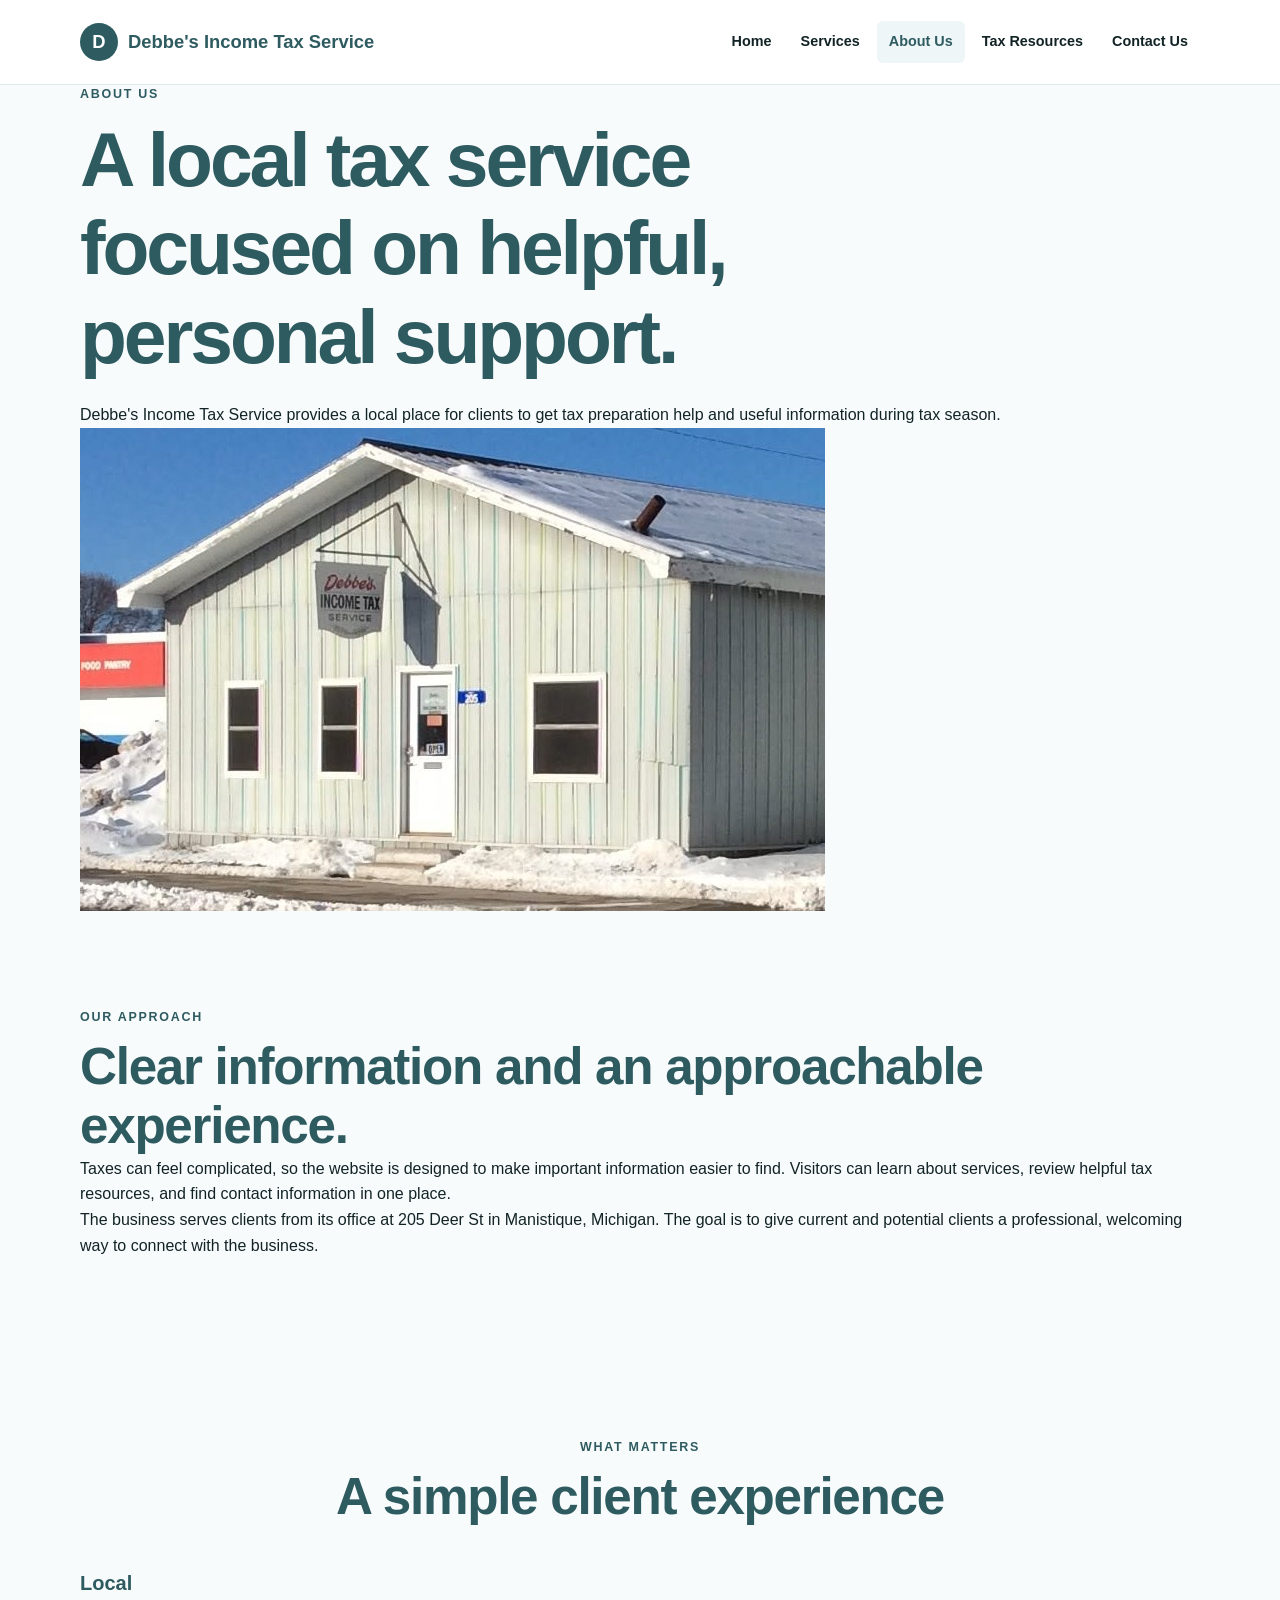
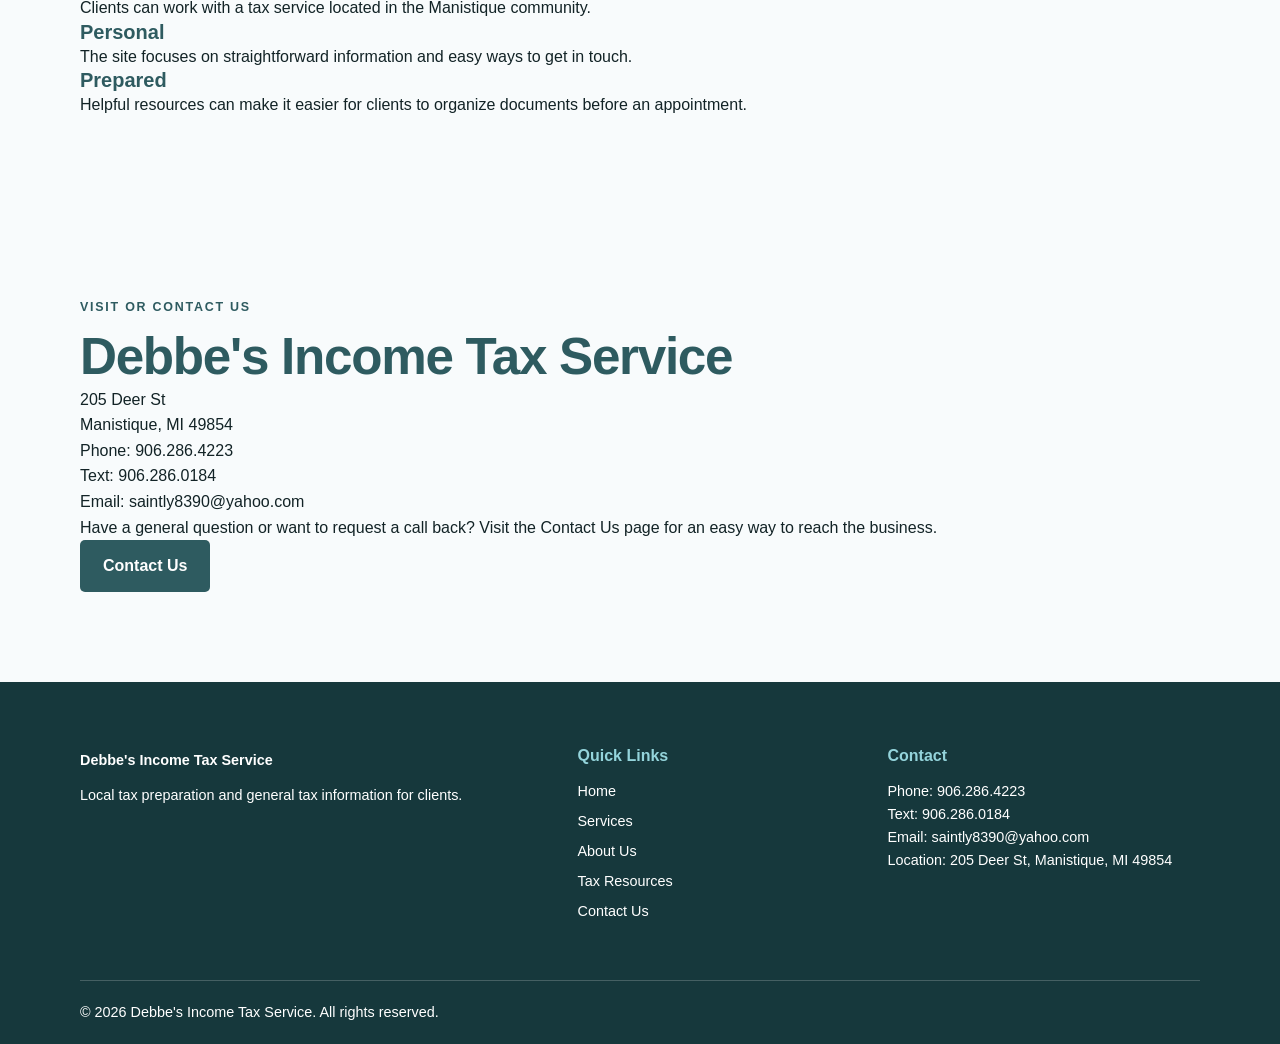
==== about.html @ 39bbd2b8 "Add files via upload added the about and index tabs" ====
<!DOCTYPE html>
<html lang="en">
<head>
    <meta charset="UTF-8">
    <meta name="viewport" content="width=device-width, initial-scale=1.0">
    <meta name="description" content="Learn more about Debbe's Income Tax Service, a local tax preparation business in Manistique, Michigan.">
    <title>Debbe's Income Tax Service | About Us</title>
    <link rel="stylesheet" href="styles.css">
</head>
<body>
<header class="site-header">
    <div class="container nav-container">
        <a class="logo" href="index.html">
            <span class="logo-mark">D</span>
            <span>Debbe's Income Tax Service</span>
        </a>
        <nav aria-label="Main navigation">
            <a href="index.html">Home</a>
            <a href="services.html">Services</a>
            <a class="active" href="about.html">About Us</a>
            <a href="resources.html">Tax Resources</a>
            <a href="contact.html">Contact Us</a>
        </nav>
    </div>
</header>

<main>
    <section class="page-hero">
        <div class="container page-hero-grid">
            <div>
                <p class="eyebrow">About Us</p>
                <h1>A local tax service focused on helpful, personal support.</h1>
                <p class="page-lead">Debbe's Income Tax Service provides a local place for clients to get tax preparation help and useful information during tax season.</p>
            </div>
            <img class="page-hero-photo" src="office.jpg" alt="Debbe's Income Tax Service office building in winter">
        </div>
    </section>

    <section class="section simple-section">
        <div class="container about-grid">
            <div>
                <p class="eyebrow">Our Approach</p>
                <h2>Clear information and an approachable experience.</h2>
            </div>
            <div class="about-copy">
                <p>Taxes can feel complicated, so the website is designed to make important information easier to find. Visitors can learn about services, review helpful tax resources, and find contact information in one place.</p>
                <p>The business serves clients from its office at 205 Deer St in Manistique, Michigan. The goal is to give current and potential clients a professional, welcoming way to connect with the business.</p>
            </div>
        </div>
    </section>

    <section class="section values-section">
        <div class="container">
            <div class="section-heading">
                <p class="eyebrow">What Matters</p>
                <h2>A simple client experience</h2>
            </div>
            <div class="value-grid">
                <article class="value-card">
                    <h3>Local</h3>
                    <p>Clients can work with a tax service located in the Manistique community.</p>
                </article>
                <article class="value-card">
                    <h3>Personal</h3>
                    <p>The site focuses on straightforward information and easy ways to get in touch.</p>
                </article>
                <article class="value-card">
                    <h3>Prepared</h3>
                    <p>Helpful resources can make it easier for clients to organize documents before an appointment.</p>
                </article>
            </div>
        </div>
    </section>

    <section class="section location-section">
        <div class="container location-card">
            <div>
                <p class="eyebrow">Visit or Contact Us</p>
                <h2>Debbe's Income Tax Service</h2>
                <p>205 Deer St<br>Manistique, MI 49854</p>
                <p>Phone: 906.286.4223 <br>Text: 906.286.0184 <br>Email: saintly8390@yahoo.com</p>
            </div>
            <div>
                <p>Have a general question or want to request a call back? Visit the Contact Us page for an easy way to reach the business.</p>
                <a class="button button-primary" href="contact.html">Contact Us</a>
            </div>
        </div>
    </section>
</main>

<footer class="footer">
    <div class="container footer-grid">
        <div>
            <a class="footer-logo" href="index.html">Debbe's Income Tax Service</a>
            <p>Local tax preparation and general tax information for clients.</p>
        </div>
        <div>
            <h3>Quick Links</h3>
            <a href="index.html">Home</a>
            <a href="services.html">Services</a>
            <a href="about.html">About Us</a>
            <a href="resources.html">Tax Resources</a>
            <a href="contact.html">Contact Us</a>
        </div>
        <div>
            <h3>Contact</h3>
            <p>Phone: 906.286.4223</p>
            <p>Text: 906.286.0184</p>
            <p>Email: saintly8390@yahoo.com</p>
            <p>Location: 205 Deer St, Manistique, MI 49854</p>
        </div>
    </div>
    <div class="container copyright">
        <p>&copy; 2026 Debbe's Income Tax Service. All rights reserved.</p>
    </div>
</footer>
</body>
</html>
---- styles.css ----
/* Debbe's Income Tax Service
   Home Page
   Inspired by the clean structure and professional feel of a modern tax-service website.
*/

:root {
    --text: #122326;
    --background: #f8fbfc;
    --primary: #2e5b60;
    --secondary: #94d4db;
    --accent: #67c6d0;
    --white: #ffffff;
    --light: #eef6f7;
    --border: #dce9eb;
    --shadow: 0 12px 30px rgba(18, 35, 38, 0.08);
}

* {
    box-sizing: border-box;
    margin: 0;
    padding: 0;
}

html {
    scroll-behavior: smooth;
}

body {
    font-family: Arial, Helvetica, sans-serif;
    color: var(--text);
    background: var(--background);
    line-height: 1.6;
}

a {
    color: inherit;
}

.container {
    width: min(1120px, 90%);
    margin: 0 auto;
}

/* Navigation */
.site-header {
    background: var(--white);
    border-bottom: 1px solid var(--border);
}

.nav-container {
    min-height: 84px;
    display: flex;
    align-items: center;
    justify-content: space-between;
    gap: 30px;
}

.logo {
    display: flex;
    align-items: center;
    gap: 10px;
    color: var(--primary);
    font-size: 1.15rem;
    font-weight: 700;
    text-decoration: none;
}

.logo-mark {
    width: 38px;
    height: 38px;
    display: grid;
    place-items: center;
    border-radius: 50%;
    background: var(--primary);
    color: var(--white);
    font-size: 1.15rem;
}

nav {
    display: flex;
    align-items: center;
    gap: 5px;
    flex-wrap: wrap;
}

nav a {
    padding: 9px 12px;
    border-radius: 6px;
    color: var(--text);
    font-size: 0.9rem;
    font-weight: 600;
    text-decoration: none;
}

nav a:hover,
nav a.active {
    background: var(--light);
    color: var(--primary);
}

/* Reusable styles */
.eyebrow {
    margin-bottom: 10px;
    color: var(--primary);
    font-size: 0.78rem;
    font-weight: 700;
    letter-spacing: 0.14em;
    text-transform: uppercase;
}

h1,
h2,
h3 {
    line-height: 1.15;
}

h1 {
    max-width: 720px;
    margin-bottom: 22px;
    color: var(--primary);
    font-size: clamp(2.8rem, 6vw, 5rem);
    letter-spacing: -0.04em;
}

h2 {
    color: var(--primary);
    font-size: clamp(2rem, 4vw, 3.2rem);
    letter-spacing: -0.025em;
}

h3 {
    color: var(--primary);
    font-size: 1.25rem;
}

.section {
    padding: 90px 0;
}

/* Hero */
.hero {
    padding: 90px 0;
    background:
        radial-gradient(circle at 85% 15%, rgba(103, 198, 208, 0.28), transparent 28%),
        var(--background);
}

.hero-grid {
    display: grid;
    grid-template-columns: 1fr 0.85fr;
    align-items: center;
    gap: 70px;
}

.hero-description {
    max-width: 620px;
    margin-bottom: 30px;
    font-size: 1.1rem;
}

.hero-buttons {
    display: flex;
    flex-wrap: wrap;
    gap: 12px;
}

.button {
    display: inline-block;
    padding: 13px 23px;
    border-radius: 5px;
    font-weight: 700;
    text-decoration: none;
    transition: transform 0.2s ease, background 0.2s ease;
}

.button:hover {
    transform: translateY(-2px);
}

.button-primary {
    background: var(--primary);
    color: var(--white);
}

.button-primary:hover {
    background: var(--text);
}

.button-light {
    border: 1px solid var(--primary);
    background: var(--white);
    color: var(--primary);
}

.button-light:hover {
    background: var(--light);
}

/* Image placeholders */
.image-placeholder {
    min-height: 430px;
    padding: 30px;
    border-radius: 16px;
    background:
        linear-gradient(145deg, var(--secondary), var(--accent));
    display: flex;
    flex-direction: column;
    align-items: center;
    justify-content: center;
    text-align: center;
    color: var(--primary);
    box-shadow: var(--shadow);
}

.image-placeholder span {
    font-size: 1.35rem;
    font-weight: 700;
}

.image-placeholder small {
    max-width: 270px;
    margin-top: 8px;
}

.image-placeholder.small {
    min-height: 360px;
}


.office-photo {
    width: 100%;
    height: 450pt;
    object-fit: contain;
    object-position: left;
    display: block;
    border-radius: 16px;
    box-shadow: var(--shadow);
}

.secondary-photo {
    height: 360px;
}

/* Introduction */
.intro {
    background: var(--white);
}

.intro-grid {
    display: grid;
    grid-template-columns: 1fr 1fr;
    gap: 80px;
    align-items: center;
}

.intro-text {
    font-size: 1.05rem;
}

.text-link {
    display: inline-block;
    margin-top: 20px;
    color: var(--primary);
    font-weight: 700;
    text-decoration: none;
}

.text-link:hover {
    text-decoration: underline;
}

/* Services */
.services {
    background: var(--background);
}

.section-heading {
    max-width: 650px;
    margin: 0 auto 45px;
    text-align: center;
}

.section-heading h2 {
    margin-bottom: 15px;
}

.service-grid {
    display: grid;
    grid-template-columns: repeat(3, 1fr);
    gap: 24px;
}

.service-card {
    padding: 34px;
    background: var(--white);
    border: 1px solid var(--border);
    border-radius: 12px;
    box-shadow: var(--shadow);
}

.card-number {
    margin-bottom: 25px;
    color: var(--accent);
    font-size: 0.9rem;
    font-weight: 800;
    letter-spacing: 0.12em;
}

.service-card p {
    margin: 15px 0 22px;
}

.service-card a {
    color: var(--primary);
    font-weight: 700;
    text-decoration: none;
}

.service-card a:hover {
    text-decoration: underline;
}

/* Why choose section */
.why {
    background: var(--white);
}

.why-grid {
    display: grid;
    grid-template-columns: 0.9fr 1fr;
    gap: 80px;
    align-items: center;
}

.why-content > p:not(.eyebrow) {
    margin: 20px 0;
}

.why-content ul {
    margin-top: 25px;
    padding-left: 20px;
}

.why-content li {
    margin: 10px 0;
}

/* Call to action */
.cta {
    padding: 70px 0;
    background: var(--primary);
    color: var(--white);
}

.cta h2 {
    max-width: 700px;
    color: var(--white);
}

.cta .eyebrow {
    color: var(--secondary);
}

.cta-content {
    display: flex;
    align-items: center;
    justify-content: space-between;
    gap: 30px;
}

.button-white {
    background: var(--white);
    color: var(--primary);
    white-space: nowrap;
}

.button-white:hover {
    background: var(--secondary);
}

/* Footer */
.footer {
    padding: 65px 0 20px;
    background: #16383c;
    color: var(--white);
}

.footer-grid {
    display: grid;
    grid-template-columns: 1.4fr 0.8fr 1fr;
    gap: 60px;
    padding-bottom: 50px;
}

.footer-logo {
    display: inline-block;
    margin-bottom: 12px;
    color: var(--white);
    font-size: 1.15rem;
    font-weight: 700;
    text-decoration: none;
}

.footer h3 {
    margin-bottom: 15px;
    color: var(--secondary);
    font-size: 1rem;
}

.footer p,
.footer a {
    font-size: 0.9rem;
}

.footer-grid > div > a:not(.footer-logo) {
    display: block;
    margin: 7px 0;
    color: var(--white);
    text-decoration: none;
}

.footer-grid > div > a:not(.footer-logo):hover {
    color: var(--secondary);
}

.copyright {
    padding-top: 20px;
    border-top: 1px solid rgba(255, 255, 255, 0.2);
}

/* Responsive design */
@media (max-width: 900px) {
    .nav-container {
        flex-direction: column;
        justify-content: center;
        padding: 18px 0;
    }

    nav {
        justify-content: center;
    }

    .hero-grid,
    .intro-grid,
    .why-grid {
        grid-template-columns: 1fr;
        gap: 45px;
    }

    .service-grid {
        grid-template-columns: 1fr;
    }

    .why-image {
        order: 2;
    }

    .why-content {
        order: 1;
    }

    .cta-content {
        align-items: flex-start;
        flex-direction: column;
    }

    .footer-grid {
        grid-template-columns: 1fr 1fr;
    }
}

@media (max-width: 600px) {
    .section,
    .hero {
        padding: 60px 0;
    }

    h1 {
        font-size: 2.6rem;
    }

    .image-placeholder,
    .image-placeholder.small {
        min-height: 260px;
    }

    .office-photo,
    .secondary-photo {
        height: 260px;
    }

    .footer-grid {
        grid-template-columns: 1fr;
        gap: 35px;
    }

    nav a {
        padding: 7px 8px;
        font-size: 0.8rem;
    }
}
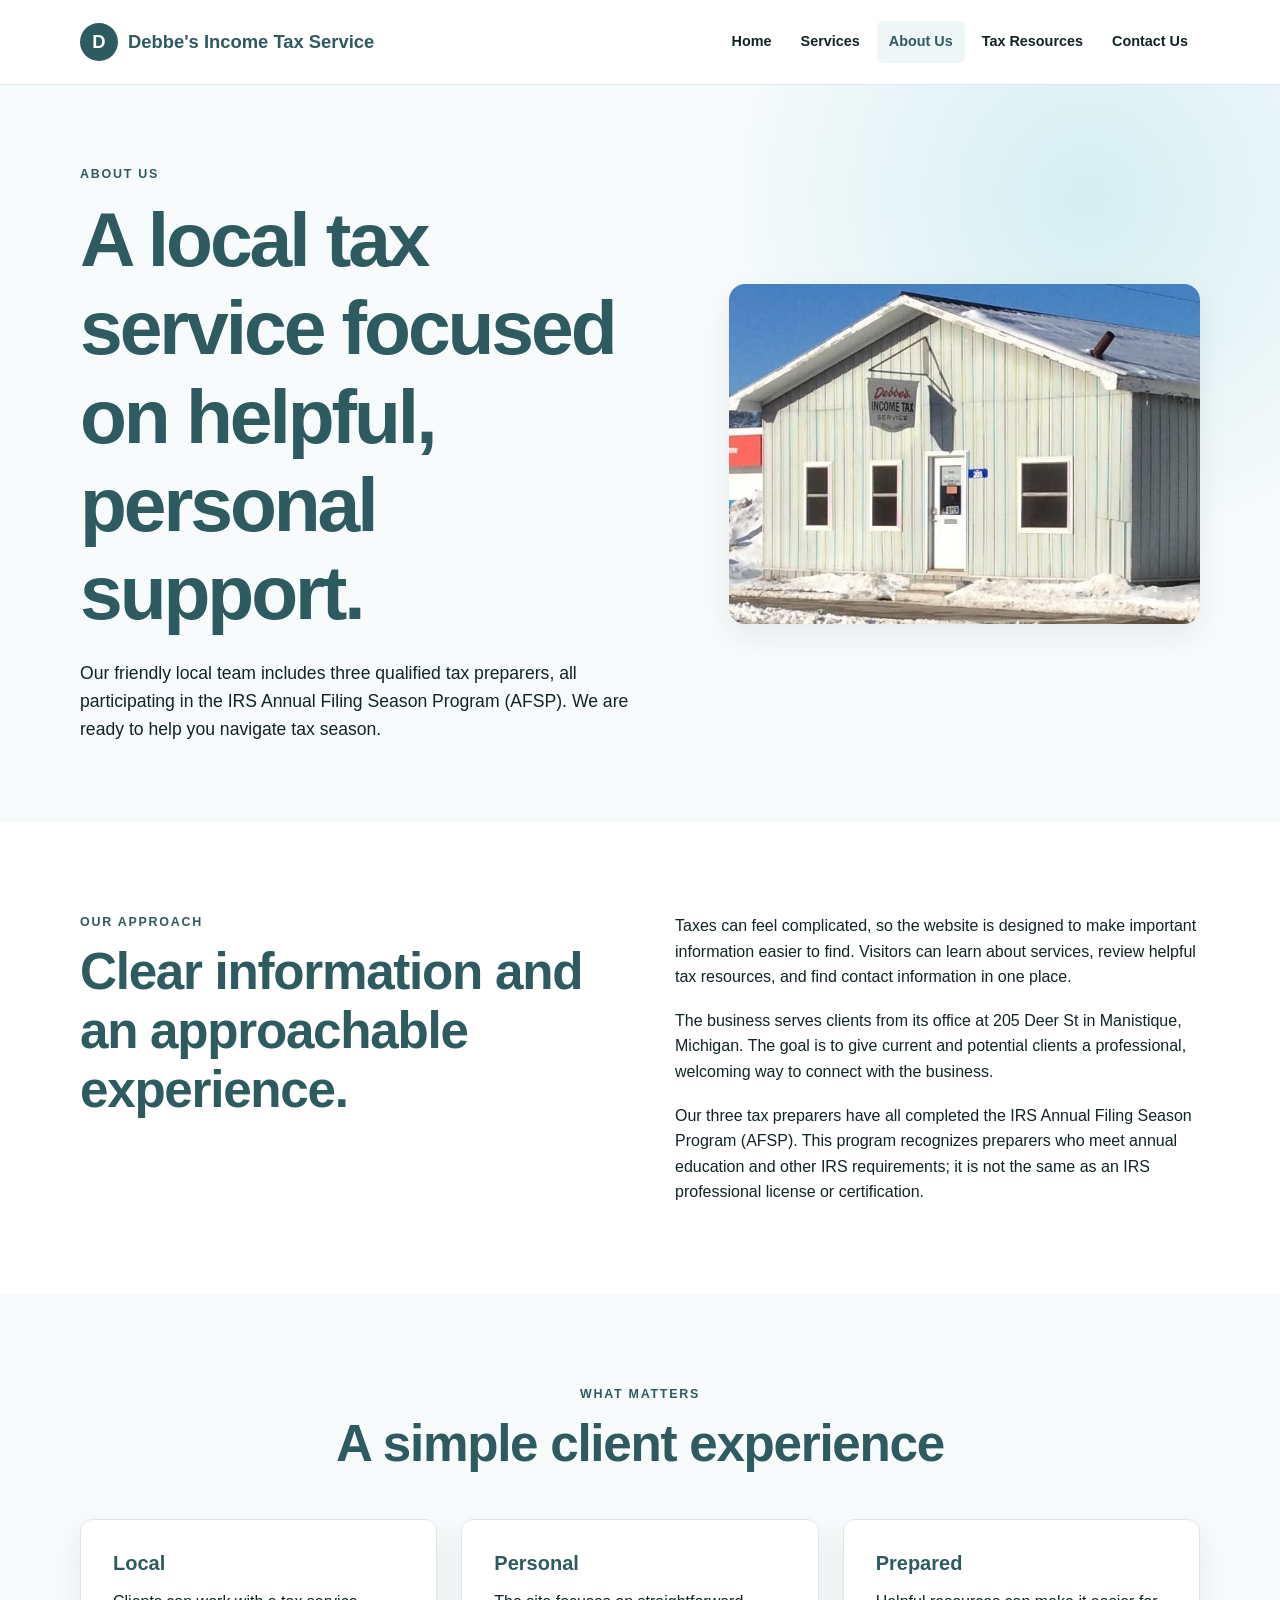
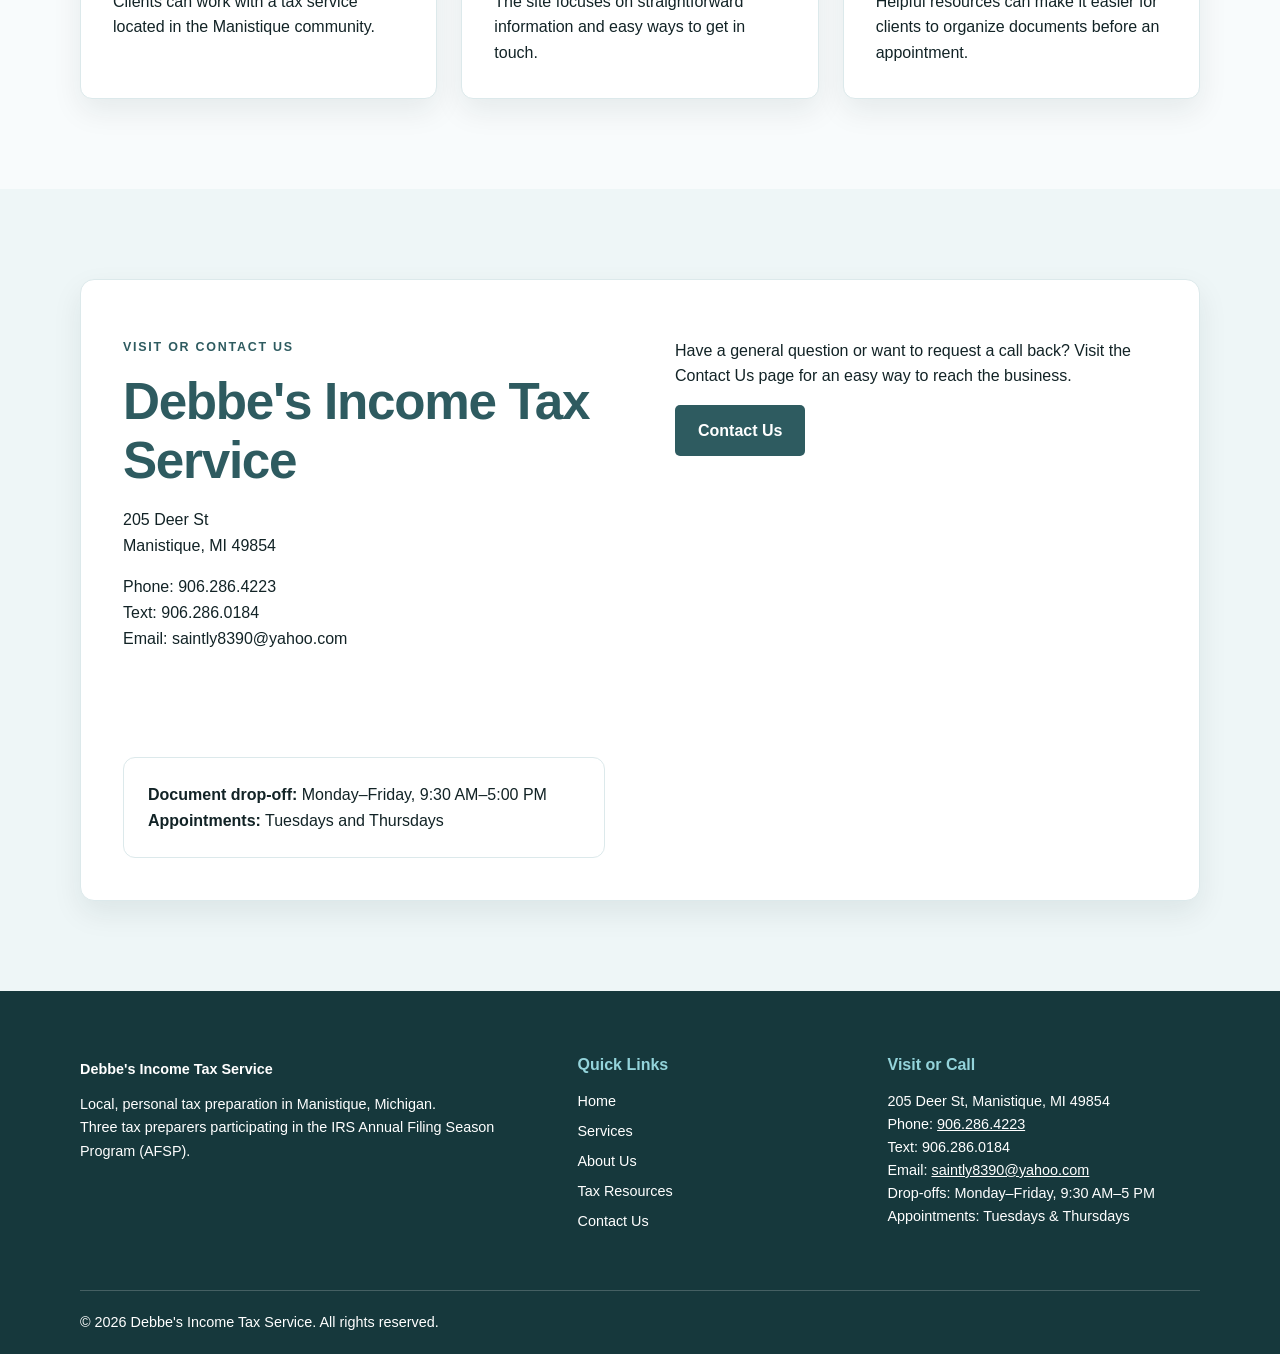
==== commit 0d60a5bb: "Add files via upload final Changes and photos" ====
--- a/about.html
+++ b/about.html
@@ -1,118 +1,75 @@
 <!DOCTYPE html>
+
 <html lang="en">
 <head>
-    <meta charset="UTF-8">
-    <meta name="viewport" content="width=device-width, initial-scale=1.0">
-    <meta name="description" content="Learn more about Debbe's Income Tax Service, a local tax preparation business in Manistique, Michigan.">
-    <title>Debbe's Income Tax Service | About Us</title>
-    <link rel="stylesheet" href="styles.css">
-</head>
+<meta charset="utf-8"/>
+<meta content="width=device-width, initial-scale=1.0" name="viewport"/>
+<meta content="Learn more about Debbe's Income Tax Service, a local tax preparation business in Manistique, Michigan." name="description"/>
+<title>Debbe's Income Tax Service | About Us</title>
+<link href="styles.css" rel="stylesheet"/>
+<meta content="Debbe’s Income Tax Service, Manistique, Michigan, tax preparation, AFSP, tax filing" name="keywords"/></head>
 <body>
-<header class="site-header">
-    <div class="container nav-container">
-        <a class="logo" href="index.html">
-            <span class="logo-mark">D</span>
-            <span>Debbe's Income Tax Service</span>
-        </a>
-        <nav aria-label="Main navigation">
-            <a href="index.html">Home</a>
-            <a href="services.html">Services</a>
-            <a class="active" href="about.html">About Us</a>
-            <a href="resources.html">Tax Resources</a>
-            <a href="contact.html">Contact Us</a>
-        </nav>
-    </div>
-</header>
-
+<header class="site-header"><div class="container nav-container"><a class="logo" href="index.html"><span class="logo-mark">D</span><span>Debbe's Income Tax Service</span></a><nav aria-label="Main navigation"><a href="index.html">Home</a><a href="services.html">Services</a><a aria-current="page" class="active" href="about.html">About Us</a><a href="resources.html">Tax Resources</a><a href="contact.html">Contact Us</a></nav></div></header>
 <main>
-    <section class="page-hero">
-        <div class="container page-hero-grid">
-            <div>
-                <p class="eyebrow">About Us</p>
-                <h1>A local tax service focused on helpful, personal support.</h1>
-                <p class="page-lead">Debbe's Income Tax Service provides a local place for clients to get tax preparation help and useful information during tax season.</p>
-            </div>
-            <img class="page-hero-photo" src="office.jpg" alt="Debbe's Income Tax Service office building in winter">
-        </div>
-    </section>
-
-    <section class="section simple-section">
-        <div class="container about-grid">
-            <div>
-                <p class="eyebrow">Our Approach</p>
-                <h2>Clear information and an approachable experience.</h2>
-            </div>
-            <div class="about-copy">
-                <p>Taxes can feel complicated, so the website is designed to make important information easier to find. Visitors can learn about services, review helpful tax resources, and find contact information in one place.</p>
-                <p>The business serves clients from its office at 205 Deer St in Manistique, Michigan. The goal is to give current and potential clients a professional, welcoming way to connect with the business.</p>
-            </div>
-        </div>
-    </section>
-
-    <section class="section values-section">
-        <div class="container">
-            <div class="section-heading">
-                <p class="eyebrow">What Matters</p>
-                <h2>A simple client experience</h2>
-            </div>
-            <div class="value-grid">
-                <article class="value-card">
-                    <h3>Local</h3>
-                    <p>Clients can work with a tax service located in the Manistique community.</p>
-                </article>
-                <article class="value-card">
-                    <h3>Personal</h3>
-                    <p>The site focuses on straightforward information and easy ways to get in touch.</p>
-                </article>
-                <article class="value-card">
-                    <h3>Prepared</h3>
-                    <p>Helpful resources can make it easier for clients to organize documents before an appointment.</p>
-                </article>
-            </div>
-        </div>
-    </section>
-
-    <section class="section location-section">
-        <div class="container location-card">
-            <div>
-                <p class="eyebrow">Visit or Contact Us</p>
-                <h2>Debbe's Income Tax Service</h2>
-                <p>205 Deer St<br>Manistique, MI 49854</p>
-                <p>Phone: 906.286.4223 <br>Text: 906.286.0184 <br>Email: saintly8390@yahoo.com</p>
-            </div>
-            <div>
-                <p>Have a general question or want to request a call back? Visit the Contact Us page for an easy way to reach the business.</p>
-                <a class="button button-primary" href="contact.html">Contact Us</a>
-            </div>
-        </div>
-    </section>
+<section class="page-hero">
+<div class="container page-hero-grid">
+<div>
+<p class="eyebrow">About Us</p>
+<h1>A local tax service focused on helpful, personal support.</h1>
+<p class="page-lead">Our friendly local team includes three qualified tax preparers, all participating in the IRS Annual Filing Season Program (AFSP). We are ready to help you navigate tax season.</p>
+</div>
+<img alt="Debbe's Income Tax Service office building in winter" class="page-hero-photo" src="office.jpg"/>
+</div>
+</section>
+<section class="section simple-section">
+<div class="container about-grid">
+<div>
+<p class="eyebrow">Our Approach</p>
+<h2>Clear information and an approachable experience.</h2>
+</div>
+<div class="about-copy">
+<p>Taxes can feel complicated, so the website is designed to make important information easier to find. Visitors can learn about services, review helpful tax resources, and find contact information in one place.</p>
+<p>The business serves clients from its office at 205 Deer St in Manistique, Michigan. The goal is to give current and potential clients a professional, welcoming way to connect with the business.</p>
+<p>Our three tax preparers have all completed the IRS Annual Filing Season Program (AFSP). This program recognizes preparers who meet annual education and other IRS requirements; it is not the same as an IRS professional license or certification.</p></div>
+</div>
+</section>
+<section class="section values-section">
+<div class="container">
+<div class="section-heading">
+<p class="eyebrow">What Matters</p>
+<h2>A simple client experience</h2>
+</div>
+<div class="value-grid">
+<article class="value-card">
+<h3>Local</h3>
+<p>Clients can work with a tax service located in the Manistique community.</p>
+</article>
+<article class="value-card">
+<h3>Personal</h3>
+<p>The site focuses on straightforward information and easy ways to get in touch.</p>
+</article>
+<article class="value-card">
+<h3>Prepared</h3>
+<p>Helpful resources can make it easier for clients to organize documents before an appointment.</p>
+</article>
+</div>
+</div>
+</section>
+<section class="section location-section">
+<div class="container location-card">
+<div>
+<p class="eyebrow">Visit or Contact Us</p>
+<h2>Debbe's Income Tax Service</h2>
+<p>205 Deer St<br/>Manistique, MI 49854</p>
+<p>Phone: 906.286.4223 <br/>Text: 906.286.0184 <br/>Email: saintly8390@yahoo.com</p>
+</div>
+<div>
+<p>Have a general question or want to request a call back? Visit the Contact Us page for an easy way to reach the business.</p>
+<a class="button button-primary" href="contact.html">Contact Us</a>
+</div>
+<div class="hours-note"><strong>Document drop-off:</strong> Monday–Friday, 9:30 AM–5:00 PM<br/><strong>Appointments:</strong> Tuesdays and Thursdays</div></div>
+</section>
 </main>
-
-<footer class="footer">
-    <div class="container footer-grid">
-        <div>
-            <a class="footer-logo" href="index.html">Debbe's Income Tax Service</a>
-            <p>Local tax preparation and general tax information for clients.</p>
-        </div>
-        <div>
-            <h3>Quick Links</h3>
-            <a href="index.html">Home</a>
-            <a href="services.html">Services</a>
-            <a href="about.html">About Us</a>
-            <a href="resources.html">Tax Resources</a>
-            <a href="contact.html">Contact Us</a>
-        </div>
-        <div>
-            <h3>Contact</h3>
-            <p>Phone: 906.286.4223</p>
-            <p>Text: 906.286.0184</p>
-            <p>Email: saintly8390@yahoo.com</p>
-            <p>Location: 205 Deer St, Manistique, MI 49854</p>
-        </div>
-    </div>
-    <div class="container copyright">
-        <p>&copy; 2026 Debbe's Income Tax Service. All rights reserved.</p>
-    </div>
-</footer>
+<footer class="footer"><div class="container footer-grid"><div><a class="footer-logo" href="index.html">Debbe's Income Tax Service</a><p>Local, personal tax preparation in Manistique, Michigan.</p><p>Three tax preparers participating in the IRS Annual Filing Season Program (AFSP).</p></div><div><h3>Quick Links</h3><a href="index.html">Home</a><a href="services.html">Services</a><a href="about.html">About Us</a><a href="resources.html">Tax Resources</a><a href="contact.html">Contact Us</a></div><div><h3>Visit or Call</h3><p>205 Deer St, Manistique, MI 49854</p><p>Phone: <a href="tel:+19062864223">906.286.4223</a></p><p>Text: 906.286.0184</p><p>Email: <a href="mailto:saintly8390@yahoo.com">saintly8390@yahoo.com</a></p><p>Drop-offs: Monday–Friday, 9:30 AM–5 PM</p><p>Appointments: Tuesdays &amp; Thursdays</p></div></div><div class="container copyright"><p>© 2026 Debbe's Income Tax Service. All rights reserved.</p></div></footer>
 </body>
 </html>
--- a/styles.css
+++ b/styles.css
@@ -499,3 +499,117 @@
         font-size: 0.8rem;
     }
 }
+
+/* Interior pages */
+.page-hero {
+    padding: 80px 0;
+    background:
+        radial-gradient(circle at 85% 15%, rgba(103, 198, 208, 0.24), transparent 30%),
+        var(--background);
+}
+
+.page-hero-grid {
+    display: grid;
+    grid-template-columns: 1fr 0.8fr;
+    align-items: center;
+    gap: 60px;
+}
+
+.page-lead {
+    max-width: 650px;
+    font-size: 1.1rem;
+}
+
+.page-hero-photo {
+    width: 100%;
+    height: 340px;
+    object-fit: cover;
+    border-radius: 16px;
+    box-shadow: var(--shadow);
+}
+
+.simple-section {
+    background: var(--white);
+}
+
+.two-column-copy,
+.about-grid,
+.location-card {
+    display: grid;
+    grid-template-columns: 1fr 1fr;
+    gap: 70px;
+    align-items: start;
+}
+
+.about-copy p + p {
+    margin-top: 18px;
+}
+
+.values-section {
+    background: var(--background);
+}
+
+.value-grid {
+    display: grid;
+    grid-template-columns: repeat(3, 1fr);
+    gap: 24px;
+}
+
+.value-card {
+    padding: 32px;
+    background: var(--white);
+    border: 1px solid var(--border);
+    border-radius: 12px;
+    box-shadow: var(--shadow);
+}
+
+.value-card p {
+    margin-top: 14px;
+}
+
+.location-section {
+    background: var(--light);
+}
+
+.location-card {
+    padding: 42px;
+    background: var(--white);
+    border: 1px solid var(--border);
+    border-radius: 14px;
+    box-shadow: var(--shadow);
+}
+
+.location-card p {
+    margin: 16px 0;
+}
+
+@media (max-width: 900px) {
+    .page-hero-grid,
+    .two-column-copy,
+    .about-grid,
+    .location-card,
+    .value-grid {
+        grid-template-columns: 1fr;
+        gap: 40px;
+    }
+}
+
+@media (max-width: 600px) {
+    .page-hero {
+        padding: 60px 0;
+    }
+
+    .page-hero-photo {
+        height: 260px;
+    }
+
+    .location-card {
+        padding: 28px;
+    }
+}
+
+/* Final project additions */
+.office-photo{height:350px;object-fit:cover;object-position:center}.secondary-photo{height:350px}.hours-highlight{background:#e7f4f5}.hours-highlight h2{margin-bottom:22px}.hours-columns{display:grid;grid-template-columns:repeat(2,1fr);gap:18px;margin:22px 0}.hours-columns>div,.hours-note{background:white;border:1px solid var(--border);border-radius:12px;padding:24px}.hours-columns strong{color:var(--primary)}.hours-columns p{margin-top:8px}.check-grid{display:grid;grid-template-columns:repeat(2,1fr);gap:20px}.table-wrap{overflow-x:auto;margin-top:22px}table{width:100%;border-collapse:collapse;background:white;border-radius:10px;overflow:hidden}th,td{border:1px solid var(--border);padding:16px;text-align:left;vertical-align:top}th{background:var(--primary);color:white}tbody tr:nth-child(even){background:var(--light)}.table-lead{margin-top:16px}.resource-note{margin-top:20px}.resource-note a,.contact-layout a{color:var(--primary)}.video-layout{display:grid;grid-template-columns:1fr 1fr;align-items:center;gap:48px}.video-layout video{width:100%;max-height:350px;border-radius:14px;background:#16383c}.contact-layout{display:grid;grid-template-columns:.8fr 1.2fr;gap:65px}.contact-layout address{margin:20px 0;font-style:normal;font-size:1.15rem}.contact-layout p{margin:14px 0}.form-panel{padding:32px;background:var(--light);border-radius:14px}.form-panel label{display:block;font-weight:700;margin:14px 0 6px}.form-panel input,.form-panel select,.form-panel textarea{display:block;width:100%;font:inherit;padding:12px;border:1px solid #8dabad;border-radius:6px;background:white}.form-panel button{margin-top:18px;border:0;cursor:pointer}.form-disclaimer{font-size:.9rem}.hours-note{margin-top:20px}.hours-note p{margin:5px 0 14px}.footer p a{color:white}.footer p a:hover{text-decoration:underline}a:focus-visible,button:focus-visible,input:focus-visible,textarea:focus-visible,select:focus-visible{outline:3px solid #cc8a3e;outline-offset:3px}@media(max-width:900px){.hours-columns,.check-grid,.video-layout,.contact-layout{grid-template-columns:1fr}.office-photo{height:320px}.page-hero-grid{grid-template-columns:1fr}}@media(max-width:600px){.form-panel{padding:22px}th,td{padding:12px}.page-hero-photo{height:230px}}
+
+
+.pricing-grid{display:grid;grid-template-columns:repeat(3,1fr);gap:24px;margin-top:10px}.price-card{padding:32px;background:var(--white);border:1px solid var(--border);border-radius:12px;box-shadow:var(--shadow)}.price-card .price{margin:14px 0;color:var(--primary);font-size:1.85rem;font-weight:800;line-height:1.1}.payment-list{list-style:none;display:flex;flex-wrap:wrap;gap:10px;margin-top:14px;padding-left:0}.payment-list li{padding:8px 14px;border-radius:999px;background:var(--light);border:1px solid var(--border);font-weight:700;color:var(--primary)}.photo-feature{background:var(--light)}.photo-feature-grid{display:grid;grid-template-columns:1fr .95fr;gap:48px;align-items:center}.photo-feature-image{width:100%;height:360px;object-fit:cover;border-radius:14px;box-shadow:var(--shadow)}@media(max-width:900px){.pricing-grid,.photo-feature-grid{grid-template-columns:1fr}}
